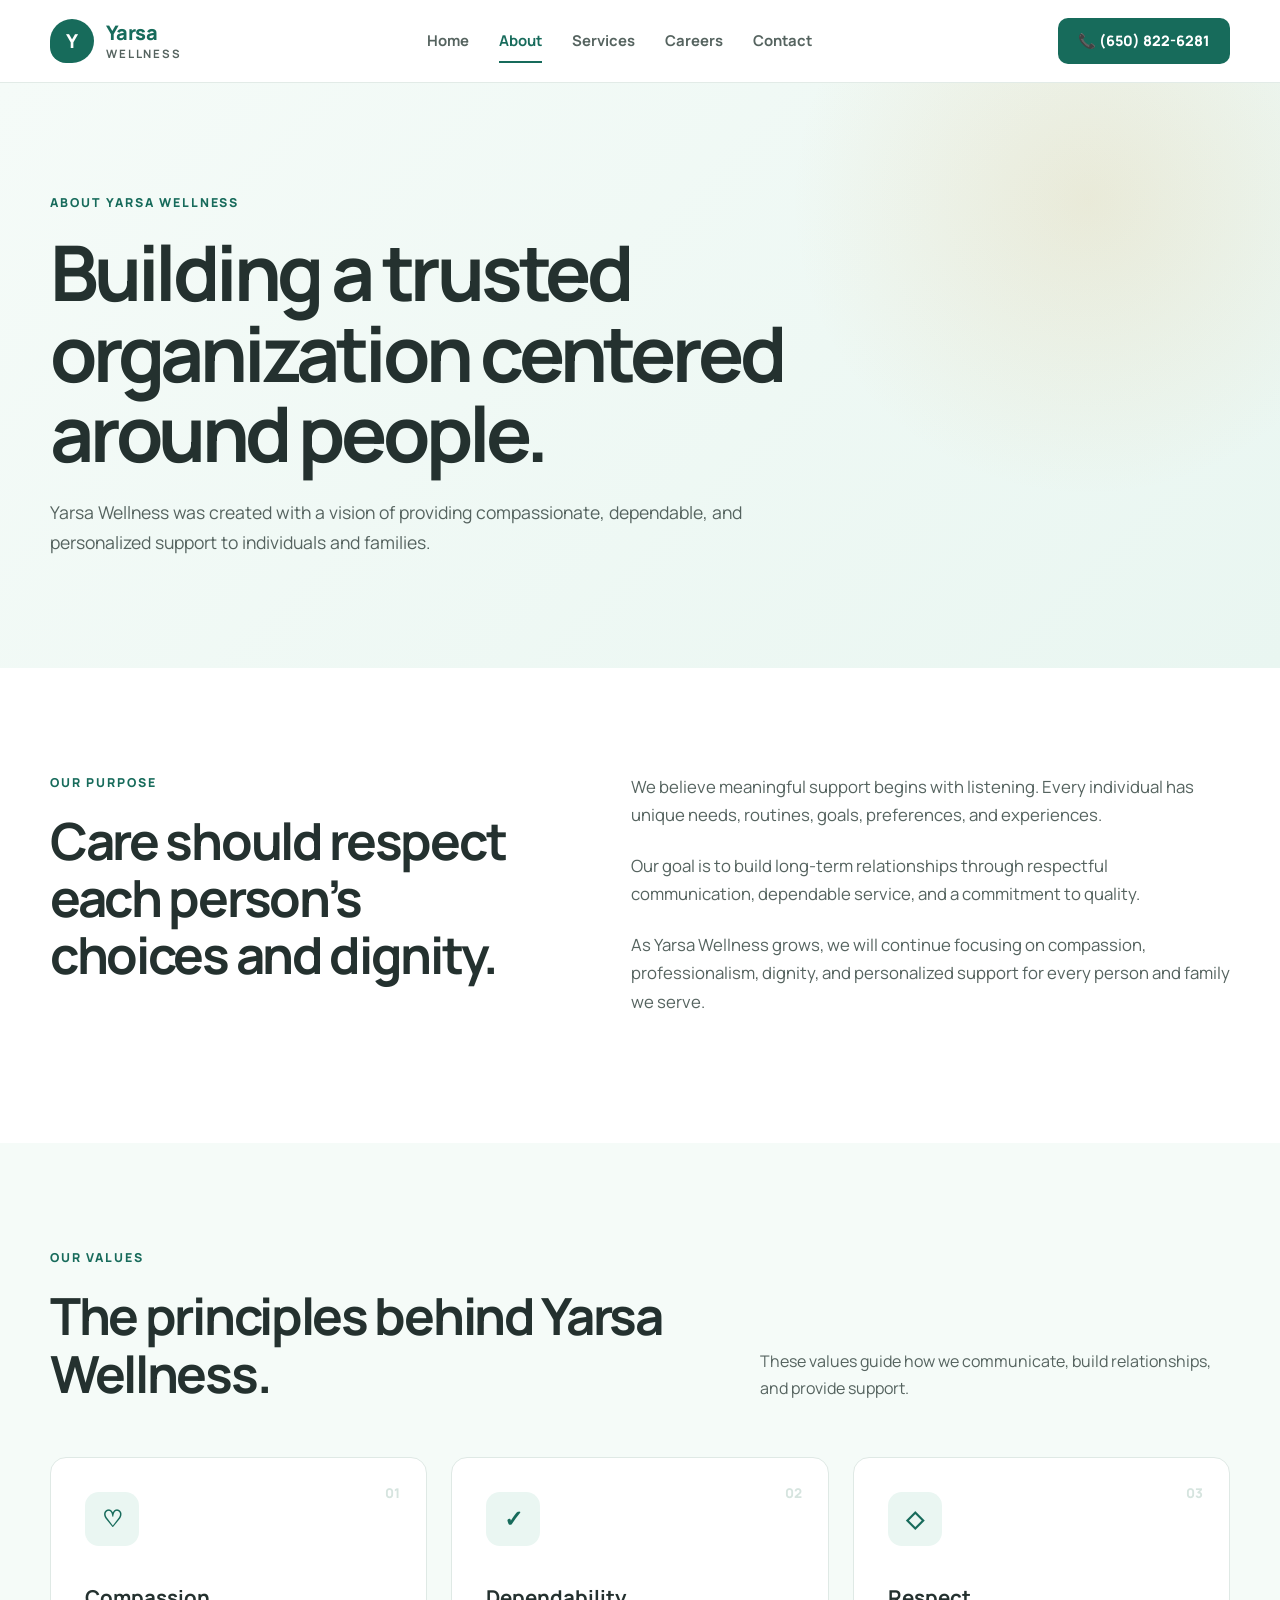
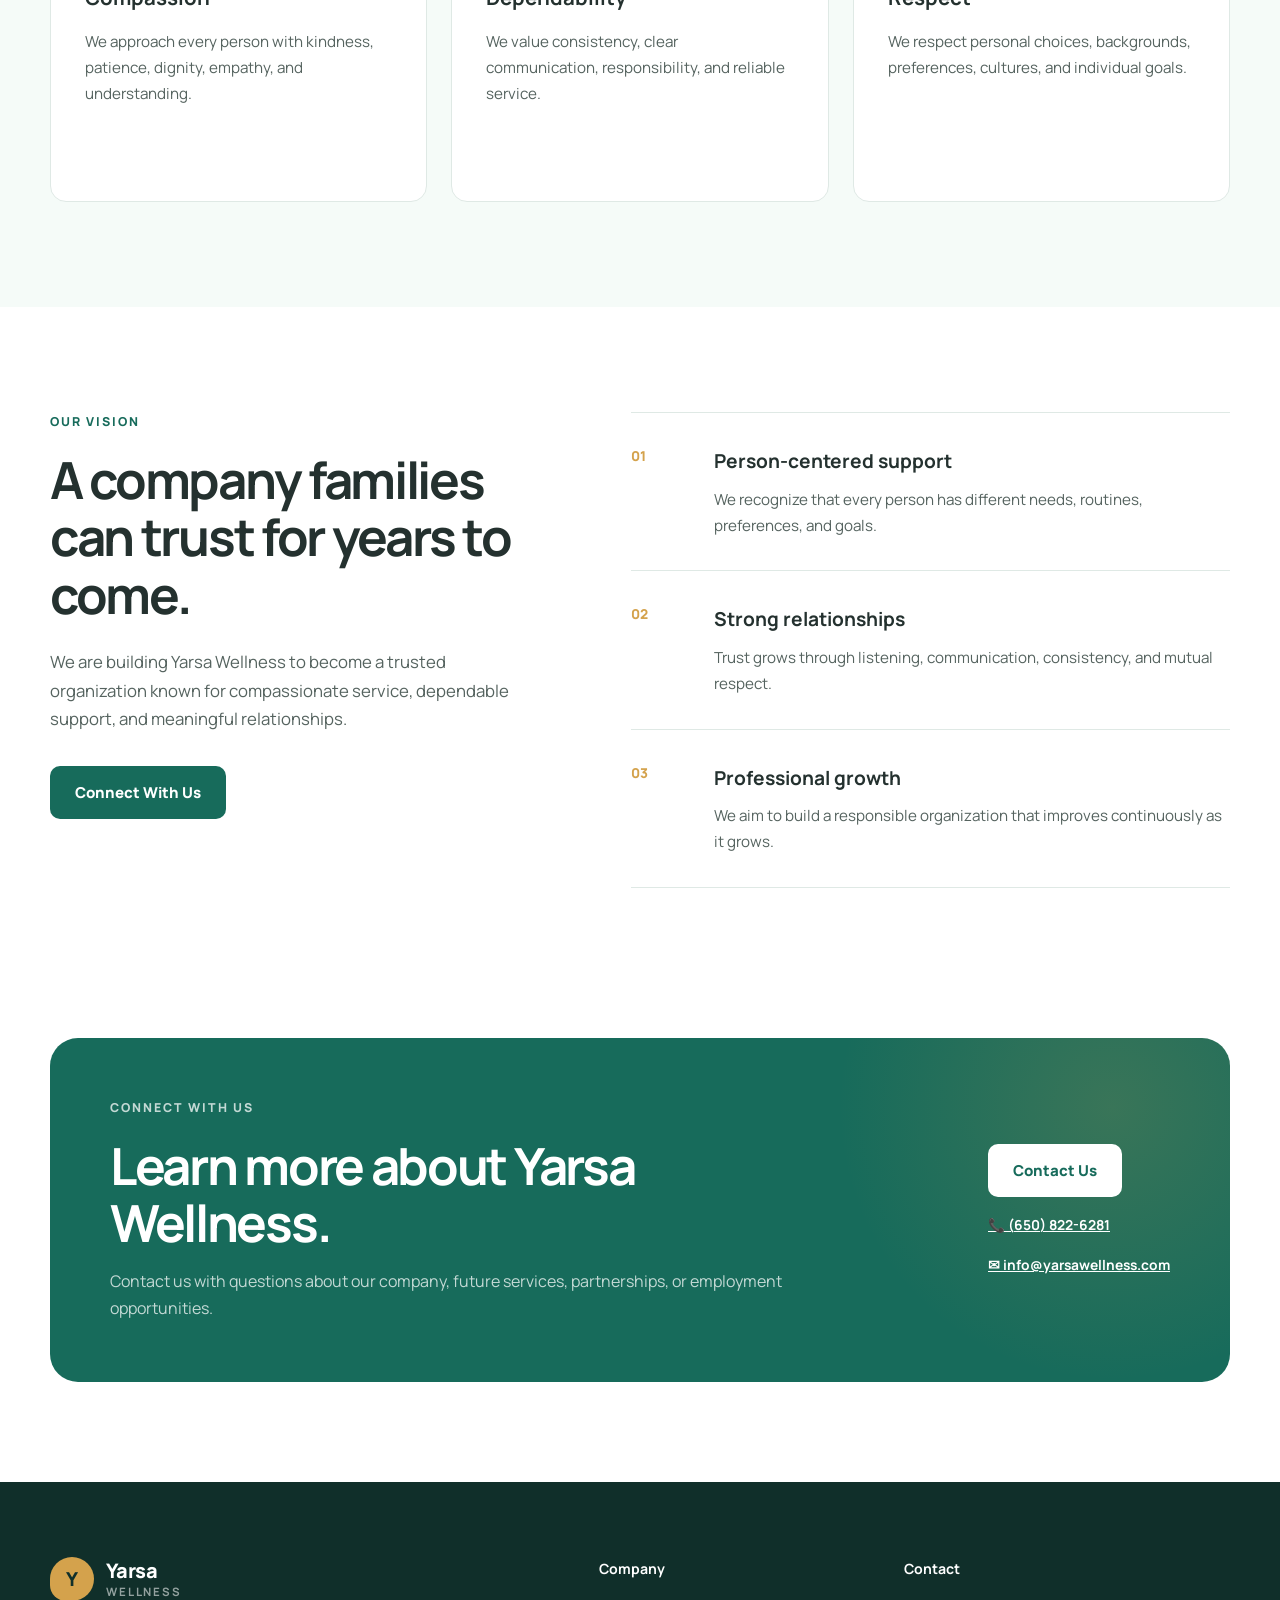
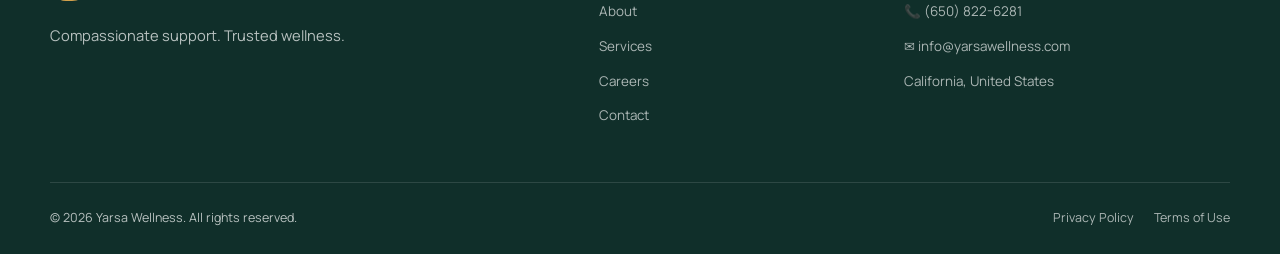
==== about.html @ e35a1618 "Add business phone number" ====
<!DOCTYPE html>
<html lang="en">
<head>
    <meta charset="UTF-8">

    <meta name="viewport" content="width=device-width, initial-scale=1.0">

    <meta
        name="description"
        content="Learn about Yarsa Wellness, our mission, values, and commitment to compassionate and dependable support."
    >

    <title>About Yarsa Wellness</title>

    <link rel="preconnect" href="https://fonts.googleapis.com">
    <link rel="preconnect" href="https://fonts.gstatic.com" crossorigin>

    <link
        href="https://fonts.googleapis.com/css2?family=Manrope:wght@400;500;600;700;800&display=swap"
        rel="stylesheet"
    >

    <link rel="stylesheet" href="css/style.css">
</head>

<body>

    <header class="site-header">
        <div class="container header-container">

            <a
                class="brand"
                href="index.html"
                aria-label="Yarsa Wellness home"
            >
                <span class="brand-icon">Y</span>

                <span class="brand-text">
                    <strong>Yarsa</strong>
                    <small>Wellness</small>
                </span>
            </a>

            <button
                class="menu-button"
                type="button"
                aria-label="Open navigation menu"
                aria-expanded="false"
                aria-controls="main-navigation"
            >
                <span></span>
                <span></span>
                <span></span>
            </button>

            <nav id="main-navigation" class="main-navigation">
                <a href="index.html">Home</a>
                <a class="active" href="about.html">About</a>
                <a href="services.html">Services</a>
                <a href="careers.html">Careers</a>
                <a href="contact.html">Contact</a>
            </nav>

            <a class="header-button" href="tel:+16508226281">
    📞 (650) 822-6281
</a>

        </div>
    </header>

    <main>

        <section class="page-hero">
            <div class="container">

                <p class="eyebrow">
                    About Yarsa Wellness
                </p>

                <h1>
                    Building a trusted organization centered around people.
                </h1>

                <p>
                    Yarsa Wellness was created with a vision of providing
                    compassionate, dependable, and personalized support to
                    individuals and families.
                </p>

            </div>
        </section>

        <section class="section">
            <div class="container about-grid">

                <div>
                    <p class="eyebrow">
                        Our Purpose
                    </p>

                    <h2 class="section-title">
                        Care should respect each person’s choices and dignity.
                    </h2>
                </div>

                <div>
                    <p class="section-text">
                        We believe meaningful support begins with listening.
                        Every individual has unique needs, routines, goals,
                        preferences, and experiences.
                    </p>

                    <p class="section-text">
                        Our goal is to build long-term relationships through
                        respectful communication, dependable service, and a
                        commitment to quality.
                    </p>

                    <p class="section-text">
                        As Yarsa Wellness grows, we will continue focusing on
                        compassion, professionalism, dignity, and personalized
                        support for every person and family we serve.
                    </p>
                </div>

            </div>
        </section>

        <section class="section section-soft">
            <div class="container">

                <div class="section-heading">
                    <div>
                        <p class="eyebrow">
                            Our Values
                        </p>

                        <h2 class="section-title">
                            The principles behind Yarsa Wellness.
                        </h2>
                    </div>

                    <p class="section-introduction">
                        These values guide how we communicate, build
                        relationships, and provide support.
                    </p>
                </div>

                <div class="service-grid">

                    <article class="service-card">
                        <span class="service-number">01</span>

                        <div class="service-icon">♡</div>

                        <h3>Compassion</h3>

                        <p>
                            We approach every person with kindness, patience,
                            dignity, empathy, and understanding.
                        </p>
                    </article>

                    <article class="service-card">
                        <span class="service-number">02</span>

                        <div class="service-icon">✓</div>

                        <h3>Dependability</h3>

                        <p>
                            We value consistency, clear communication,
                            responsibility, and reliable service.
                        </p>
                    </article>

                    <article class="service-card">
                        <span class="service-number">03</span>

                        <div class="service-icon">◇</div>

                        <h3>Respect</h3>

                        <p>
                            We respect personal choices, backgrounds,
                            preferences, cultures, and individual goals.
                        </p>
                    </article>

                </div>

            </div>
        </section>

        <section class="section">
            <div class="container why-grid">

                <div class="why-content">
                    <p class="eyebrow">
                        Our Vision
                    </p>

                    <h2 class="section-title">
                        A company families can trust for years to come.
                    </h2>

                    <p class="section-text">
                        We are building Yarsa Wellness to become a trusted
                        organization known for compassionate service,
                        dependable support, and meaningful relationships.
                    </p>

                    <a class="button button-primary" href="contact.html">
                        Connect With Us
                    </a>
                </div>

                <div class="value-list">

                    <article class="value-item">
                        <span>01</span>

                        <div>
                            <h3>Person-centered support</h3>

                            <p>
                                We recognize that every person has different
                                needs, routines, preferences, and goals.
                            </p>
                        </div>
                    </article>

                    <article class="value-item">
                        <span>02</span>

                        <div>
                            <h3>Strong relationships</h3>

                            <p>
                                Trust grows through listening, communication,
                                consistency, and mutual respect.
                            </p>
                        </div>
                    </article>

                    <article class="value-item">
                        <span>03</span>

                        <div>
                            <h3>Professional growth</h3>

                            <p>
                                We aim to build a responsible organization that
                                improves continuously as it grows.
                            </p>
                        </div>
                    </article>

                </div>

            </div>
        </section>

        <section class="contact-section">
            <div class="container contact-box">

                <div>
                    <p class="eyebrow eyebrow-light">
                        Connect With Us
                    </p>

                    <h2>
                        Learn more about Yarsa Wellness.
                    </h2>

                    <p>
                        Contact us with questions about our company, future
                        services, partnerships, or employment opportunities.
                    </p>
                </div>

                <div class="contact-actions">
                    <a class="button button-light" href="contact.html">
                        Contact Us
                    </a>

                    <a
    class="contact-email"
    href="tel:+16508226281"
>
    📞 (650) 822-6281
</a>

<a
    class="contact-email"
    href="mailto:info@yarsawellness.com"
>
    ✉ info@yarsawellness.com
</a>
                </div>

            </div>
        </section>

    </main>

    <footer class="site-footer">
        <div class="container footer-grid">

            <div>
                <a
                    class="brand brand-footer"
                    href="index.html"
                    aria-label="Yarsa Wellness home"
                >
                    <span class="brand-icon">Y</span>

                    <span class="brand-text">
                        <strong>Yarsa</strong>
                        <small>Wellness</small>
                    </span>
                </a>

                <p class="footer-description">
                    Compassionate support. Trusted wellness.
                </p>
            </div>

            <div class="footer-links">
                <strong>Company</strong>

                <a href="about.html">About</a>
                <a href="services.html">Services</a>
                <a href="careers.html">Careers</a>
                <a href="contact.html">Contact</a>
            </div>

           

            <div class="footer-links">
    <strong>Contact</strong>

    <a href="tel:+16508226281">
        📞 (650) 822-6281
    </a>

    <a href="mailto:info@yarsawellness.com">
        ✉ info@yarsawellness.com
    </a>

    <span>California, United States</span>
</div>

        </div>

        <div class="container footer-bottom">
            <p>
                © 2026 Yarsa Wellness. All rights reserved.
            </p>

            <div>
                <a href="#">Privacy Policy</a>
                <a href="#">Terms of Use</a>
            </div>
        </div>
    </footer>

    <script src="js/script.js"></script>

</body>
</html>
---- css/style.css ----
:root {
    --primary: #176b5b;
    --primary-dark: #0e4f43;
    --primary-soft: #eaf6f2;
    --primary-lighter: #f5fbf8;
    --accent: #d4a24c;
    --text-dark: #24312f;
    --text-medium: #55635f;
    --text-light: #74817d;
    --white: #ffffff;
    --border: #dfe9e5;
    --footer: #102f2a;
    --shadow: 0 20px 50px rgba(23, 107, 91, 0.1);
    --radius-small: 10px;
    --radius-medium: 16px;
    --radius-large: 28px;
    --container: 1180px;
}

* {
    margin: 0;
    padding: 0;
    box-sizing: border-box;
}

html {
    scroll-behavior: smooth;
    scroll-padding-top: 100px;
}

body {
    font-family: "Manrope", sans-serif;
    color: var(--text-dark);
    background: var(--white);
    line-height: 1.7;
}

body.menu-open {
    overflow: hidden;
}

a {
    color: inherit;
}

button,
a {
    -webkit-tap-highlight-color: transparent;
}

button {
    font: inherit;
}

.container {
    width: min(100% - 40px, var(--container));
    margin-inline: auto;
}

.site-header {
    position: sticky;
    top: 0;
    z-index: 1000;
    background: rgba(255, 255, 255, 0.94);
    border-bottom: 1px solid rgba(223, 233, 229, 0.9);
    backdrop-filter: blur(16px);
}

.header-container {
    min-height: 82px;
    display: flex;
    align-items: center;
    justify-content: space-between;
    gap: 32px;
}

.brand {
    display: inline-flex;
    align-items: center;
    gap: 12px;
    color: var(--text-dark);
    text-decoration: none;
}

.brand-icon {
    width: 44px;
    height: 44px;
    display: grid;
    place-items: center;
    flex-shrink: 0;
    color: var(--white);
    background: var(--primary);
    border-radius: 50% 50% 50% 16px;
    font-size: 1.2rem;
    font-weight: 800;
}

.brand-text {
    display: flex;
    flex-direction: column;
    line-height: 1;
}

.brand-text strong {
    color: var(--primary);
    font-size: 1.25rem;
    font-weight: 800;
    letter-spacing: -0.03em;
}

.brand-text small {
    margin-top: 5px;
    color: var(--text-medium);
    font-size: 0.72rem;
    font-weight: 700;
    letter-spacing: 0.16em;
    text-transform: uppercase;
}

.main-navigation {
    display: flex;
    align-items: center;
    gap: 30px;
}

.main-navigation a {
    position: relative;
    color: var(--text-medium);
    text-decoration: none;
    font-size: 0.93rem;
    font-weight: 700;
    transition: color 0.2s ease;
}

.main-navigation a::after {
    position: absolute;
    right: 0;
    bottom: -9px;
    left: 0;
    height: 2px;
    content: "";
    background: var(--primary);
    transform: scaleX(0);
    transform-origin: center;
    transition: transform 0.2s ease;
}

.main-navigation a:hover,
.main-navigation a.active {
    color: var(--primary);
}

.main-navigation a:hover::after,
.main-navigation a.active::after {
    transform: scaleX(1);
}

.header-button {
    padding: 11px 20px;
    color: var(--white);
    background: var(--primary);
    border-radius: var(--radius-small);
    text-decoration: none;
    font-size: 0.9rem;
    font-weight: 800;
    transition:
        background 0.2s ease,
        transform 0.2s ease;
}

.header-button:hover {
    background: var(--primary-dark);
    transform: translateY(-2px);
}

.menu-button {
    width: 46px;
    height: 46px;
    display: none;
    padding: 10px;
    background: transparent;
    border: 1px solid var(--border);
    border-radius: 10px;
    cursor: pointer;
}

.menu-button span {
    width: 100%;
    height: 2px;
    display: block;
    margin: 5px 0;
    background: var(--text-dark);
    border-radius: 99px;
    transition:
        transform 0.2s ease,
        opacity 0.2s ease;
}

.hero {
    position: relative;
    overflow: hidden;
    padding: 105px 0;
    background:
        radial-gradient(
            circle at 85% 20%,
            rgba(212, 162, 76, 0.16),
            transparent 25%
        ),
        linear-gradient(135deg, #f5fbf8 0%, #e9f6f1 100%);
}

.hero::before {
    position: absolute;
    top: -120px;
    right: -100px;
    width: 360px;
    height: 360px;
    content: "";
    border: 1px solid rgba(23, 107, 91, 0.12);
    border-radius: 50%;
}

.hero::after {
    position: absolute;
    right: 130px;
    bottom: -180px;
    width: 440px;
    height: 440px;
    content: "";
    border: 1px solid rgba(23, 107, 91, 0.1);
    border-radius: 50%;
}

.hero-grid {
    position: relative;
    z-index: 1;
    display: grid;
    grid-template-columns: 1.15fr 0.85fr;
    align-items: center;
    gap: 80px;
}

.eyebrow {
    margin-bottom: 18px;
    color: var(--primary);
    font-size: 0.77rem;
    font-weight: 800;
    letter-spacing: 0.16em;
    text-transform: uppercase;
}

.hero h1 {
    max-width: 760px;
    margin-bottom: 26px;
    font-size: clamp(3rem, 6vw, 5.2rem);
    line-height: 1.04;
    letter-spacing: -0.055em;
}

.hero h1 span {
    display: block;
    color: var(--primary);
}

.hero-description {
    max-width: 660px;
    margin-bottom: 34px;
    color: var(--text-medium);
    font-size: 1.12rem;
}

.hero-buttons {
    display: flex;
    align-items: center;
    gap: 14px;
    margin-bottom: 55px;
    flex-wrap: wrap;
}

.button {
    min-height: 50px;
    display: inline-flex;
    align-items: center;
    justify-content: center;
    padding: 13px 24px;
    border: 1px solid transparent;
    border-radius: var(--radius-small);
    text-decoration: none;
    font-size: 0.94rem;
    font-weight: 800;
    transition:
        background 0.2s ease,
        color 0.2s ease,
        border-color 0.2s ease,
        transform 0.2s ease;
}

.button:hover {
    transform: translateY(-2px);
}

.button-primary {
    color: var(--white);
    background: var(--primary);
}

.button-primary:hover {
    background: var(--primary-dark);
}

.button-secondary {
    color: var(--primary);
    background: var(--white);
    border-color: var(--primary);
}

.button-secondary:hover {
    color: var(--white);
    background: var(--primary);
}

.hero-trust {
    display: grid;
    grid-template-columns: repeat(3, 1fr);
    gap: 25px;
}

.hero-trust div {
    padding-left: 16px;
    border-left: 2px solid rgba(23, 107, 91, 0.25);
}

.hero-trust strong {
    display: block;
    margin-bottom: 5px;
    color: var(--text-dark);
    font-size: 0.9rem;
}

.hero-trust span {
    display: block;
    color: var(--text-light);
    font-size: 0.76rem;
    line-height: 1.5;
}

.hero-visual {
    position: relative;
    min-height: 500px;
    display: grid;
    place-items: center;
}

.hero-card-main {
    width: min(100%, 440px);
    padding: 48px;
    color: var(--white);
    background:
        linear-gradient(
            145deg,
            rgba(255, 255, 255, 0.08),
            rgba(255, 255, 255, 0)
        ),
        var(--primary);
    border-radius: var(--radius-large);
    box-shadow: 0 35px 70px rgba(15, 79, 67, 0.25);
}

.card-label {
    display: inline-block;
    margin-bottom: 28px;
    padding: 7px 12px;
    color: var(--primary-dark);
    background: var(--accent);
    border-radius: 999px;
    font-size: 0.7rem;
    font-weight: 800;
    letter-spacing: 0.12em;
    text-transform: uppercase;
}

.hero-card-main h2 {
    margin-bottom: 18px;
    font-size: 2.25rem;
    line-height: 1.12;
    letter-spacing: -0.04em;
}

.hero-card-main p {
    margin-bottom: 30px;
    color: rgba(255, 255, 255, 0.78);
}

.care-list {
    display: grid;
    gap: 13px;
}

.care-list span {
    font-size: 0.9rem;
    font-weight: 700;
}

.floating-card {
    position: absolute;
    display: flex;
    align-items: center;
    gap: 13px;
    padding: 17px 20px;
    background: var(--white);
    border: 1px solid rgba(223, 233, 229, 0.9);
    border-radius: 14px;
    box-shadow: var(--shadow);
}

.floating-card-top {
    top: 20px;
    right: -20px;
}

.floating-card-bottom {
    bottom: 20px;
    left: -30px;
}

.floating-icon {
    width: 42px;
    height: 42px;
    display: grid;
    place-items: center;
    flex-shrink: 0;
    color: var(--primary);
    background: var(--primary-soft);
    border-radius: 50%;
    font-size: 1.2rem;
    font-weight: 800;
}

.floating-card strong,
.floating-card small {
    display: block;
}

.floating-card strong {
    margin-bottom: 3px;
    font-size: 0.86rem;
}

.floating-card small {
    color: var(--text-light);
    font-size: 0.71rem;
}

.section {
    padding: 105px 0;
}

.section-soft {
    background: var(--primary-lighter);
}

.about-grid,
.why-grid {
    display: grid;
    grid-template-columns: 0.9fr 1.1fr;
    gap: 90px;
}

.section-title {
    max-width: 680px;
    font-size: clamp(2.25rem, 4vw, 3.5rem);
    line-height: 1.12;
    letter-spacing: -0.045em;
}

.section-text {
    margin-bottom: 22px;
    color: var(--text-medium);
    font-size: 1.05rem;
}

.text-link {
    display: inline-block;
    margin-top: 8px;
    color: var(--primary);
    text-decoration: none;
    font-weight: 800;
}

.text-link:hover {
    text-decoration: underline;
}

.section-heading {
    display: flex;
    align-items: end;
    justify-content: space-between;
    gap: 50px;
    margin-bottom: 55px;
}

.section-introduction {
    max-width: 470px;
    color: var(--text-medium);
}

.service-grid {
    display: grid;
    grid-template-columns: repeat(3, 1fr);
    gap: 24px;
}

.service-card {
    position: relative;
    min-height: 345px;
    display: flex;
    flex-direction: column;
    padding: 34px;
    overflow: hidden;
    background: var(--white);
    border: 1px solid var(--border);
    border-radius: var(--radius-medium);
    transition:
        transform 0.25s ease,
        box-shadow 0.25s ease,
        border-color 0.25s ease;
}

.service-card:hover {
    border-color: rgba(23, 107, 91, 0.4);
    box-shadow: var(--shadow);
    transform: translateY(-7px);
}

.service-number {
    position: absolute;
    top: 24px;
    right: 26px;
    color: #d6e4df;
    font-size: 0.84rem;
    font-weight: 800;
}

.service-icon {
    width: 54px;
    height: 54px;
    display: grid;
    place-items: center;
    margin-bottom: 34px;
    color: var(--primary);
    background: var(--primary-soft);
    border-radius: 14px;
    font-size: 1.45rem;
    font-weight: 800;
}

.service-card h3 {
    margin-bottom: 14px;
    font-size: 1.28rem;
}

.service-card p {
    margin-bottom: 28px;
    color: var(--text-medium);
    font-size: 0.95rem;
}

.service-card a {
    margin-top: auto;
    color: var(--primary);
    text-decoration: none;
    font-size: 0.88rem;
    font-weight: 800;
}

.why-grid {
    align-items: start;
}

.why-content {
    position: sticky;
    top: 130px;
}

.why-content .section-text {
    margin: 25px 0 32px;
}

.value-list {
    border-top: 1px solid var(--border);
}

.value-item {
    display: grid;
    grid-template-columns: 55px 1fr;
    gap: 28px;
    padding: 32px 0;
    border-bottom: 1px solid var(--border);
}

.value-item > span {
    color: var(--accent);
    font-size: 0.85rem;
    font-weight: 800;
}

.value-item h3 {
    margin-bottom: 9px;
    font-size: 1.2rem;
}

.value-item p {
    color: var(--text-medium);
    font-size: 0.95rem;
}

.contact-section {
    padding: 45px 0 100px;
}

.contact-box {
    display: grid;
    grid-template-columns: 1fr auto;
    align-items: center;
    gap: 50px;
    padding: 60px;
    color: var(--white);
    background:
        radial-gradient(
            circle at 90% 20%,
            rgba(212, 162, 76, 0.18),
            transparent 25%
        ),
        var(--primary);
    border-radius: var(--radius-large);
}

.eyebrow-light {
    color: #d7eee7;
}

.contact-box h2 {
    max-width: 700px;
    margin-bottom: 16px;
    font-size: clamp(2.2rem, 4vw, 3.4rem);
    line-height: 1.12;
    letter-spacing: -0.045em;
}

.contact-box p {
    max-width: 700px;
    color: rgba(255, 255, 255, 0.74);
}

.contact-actions {
    display: flex;
    flex-direction: column;
    align-items: flex-start;
    gap: 16px;
}

.button-light {
    color: var(--primary);
    background: var(--white);
}

.button-light:hover {
    background: var(--primary-soft);
}

.contact-email {
    color: var(--white);
    font-size: 0.86rem;
    font-weight: 700;
}

.site-footer {
    padding: 75px 0 25px;
    color: rgba(255, 255, 255, 0.7);
    background: var(--footer);
}

.footer-grid {
    display: grid;
    grid-template-columns: 1.5fr 0.75fr 1fr;
    gap: 60px;
    padding-bottom: 55px;
}

.brand-footer .brand-icon {
    color: var(--footer);
    background: var(--accent);
}

.brand-footer .brand-text strong {
    color: var(--white);
}

.brand-footer .brand-text small {
    color: rgba(255, 255, 255, 0.55);
}

.footer-description {
    margin-top: 22px;
    font-size: 0.92rem;
}

.footer-links {
    display: flex;
    flex-direction: column;
    align-items: flex-start;
    gap: 12px;
}

.footer-links strong {
    margin-bottom: 7px;
    color: var(--white);
    font-size: 0.88rem;
}

.footer-links a,
.footer-links span {
    color: rgba(255, 255, 255, 0.65);
    text-decoration: none;
    font-size: 0.84rem;
}

.footer-links a:hover {
    color: var(--white);
}

.footer-bottom {
    display: flex;
    justify-content: space-between;
    gap: 30px;
    padding-top: 24px;
    border-top: 1px solid rgba(255, 255, 255, 0.12);
    font-size: 0.78rem;
}

.footer-bottom div {
    display: flex;
    gap: 20px;
}

.footer-bottom a {
    color: rgba(255, 255, 255, 0.65);
    text-decoration: none;
}

.footer-bottom a:hover {
    color: var(--white);
}

@media (max-width: 1000px) {
    .header-button {
        display: none;
    }

    .hero-grid {
        grid-template-columns: 1fr;
        gap: 55px;
    }

    .hero-content {
        max-width: 790px;
    }

    .hero-visual {
        min-height: 460px;
    }

    .about-grid,
    .why-grid {
        grid-template-columns: 1fr;
        gap: 45px;
    }

    .why-content {
        position: static;
    }

    .service-grid {
        grid-template-columns: 1fr 1fr;
    }

    .contact-box {
        grid-template-columns: 1fr;
    }
}

@media (max-width: 760px) {
    .container {
        width: min(100% - 30px, var(--container));
    }

    .header-container {
        min-height: 72px;
    }

    .menu-button {
        display: block;
    }

    .menu-button.active span:nth-child(1) {
        transform: translateY(7px) rotate(45deg);
    }

    .menu-button.active span:nth-child(2) {
        opacity: 0;
    }

    .menu-button.active span:nth-child(3) {
        transform: translateY(-7px) rotate(-45deg);
    }

    .main-navigation {
        position: fixed;
        top: 72px;
        right: 0;
        left: 0;
        display: none;
        flex-direction: column;
        align-items: flex-start;
        gap: 0;
        padding: 20px 15px 30px;
        background: var(--white);
        border-bottom: 1px solid var(--border);
        box-shadow: 0 20px 30px rgba(20, 47, 42, 0.08);
    }

    .main-navigation.open {
        display: flex;
    }

    .main-navigation a {
        width: 100%;
        padding: 14px 10px;
    }

    .main-navigation a::after {
        display: none;
    }

    .hero {
        padding: 78px 0;
    }

    .hero h1 {
        font-size: clamp(2.7rem, 13vw, 4.2rem);
    }

    .hero-description {
        font-size: 1rem;
    }

    .hero-trust {
        grid-template-columns: 1fr;
    }

    .hero-visual {
        min-height: 470px;
    }

    .hero-card-main {
        padding: 35px 28px;
    }

    .floating-card-top {
        top: 0;
        right: -5px;
    }

    .floating-card-bottom {
        bottom: 0;
        left: -5px;
    }

    .floating-card {
        max-width: 225px;
        padding: 14px;
    }

    .section {
        padding: 78px 0;
    }

    .section-heading {
        align-items: flex-start;
        flex-direction: column;
        margin-bottom: 38px;
    }

    .service-grid {
        grid-template-columns: 1fr;
    }

    .contact-section {
        padding: 20px 0 75px;
    }

    .contact-box {
        padding: 42px 26px;
    }

    .footer-grid {
        grid-template-columns: 1fr;
        gap: 38px;
    }

    .footer-bottom {
        flex-direction: column;
    }
}

@media (max-width: 480px) {
    .brand-text small {
        display: none;
    }

    .hero-buttons {
        align-items: stretch;
        flex-direction: column;
    }

    .button {
        width: 100%;
    }

    .hero-visual {
        min-height: 500px;
    }

    .floating-card {
        max-width: 190px;
    }

    .floating-card small {
        display: none;
    }
}
.page-hero {
    padding: 110px 0;
    background:
        radial-gradient(
            circle at 85% 20%,
            rgba(212, 162, 76, 0.16),
            transparent 25%
        ),
        linear-gradient(135deg, #f5fbf8 0%, #e9f6f1 100%);
}

.page-hero h1 {
    max-width: 900px;
    margin-bottom: 24px;
    font-size: clamp(3rem, 6vw, 5rem);
    line-height: 1.05;
    letter-spacing: -0.055em;
}

.page-hero p:last-child {
    max-width: 720px;
    color: var(--text-medium);
    font-size: 1.1rem;
}
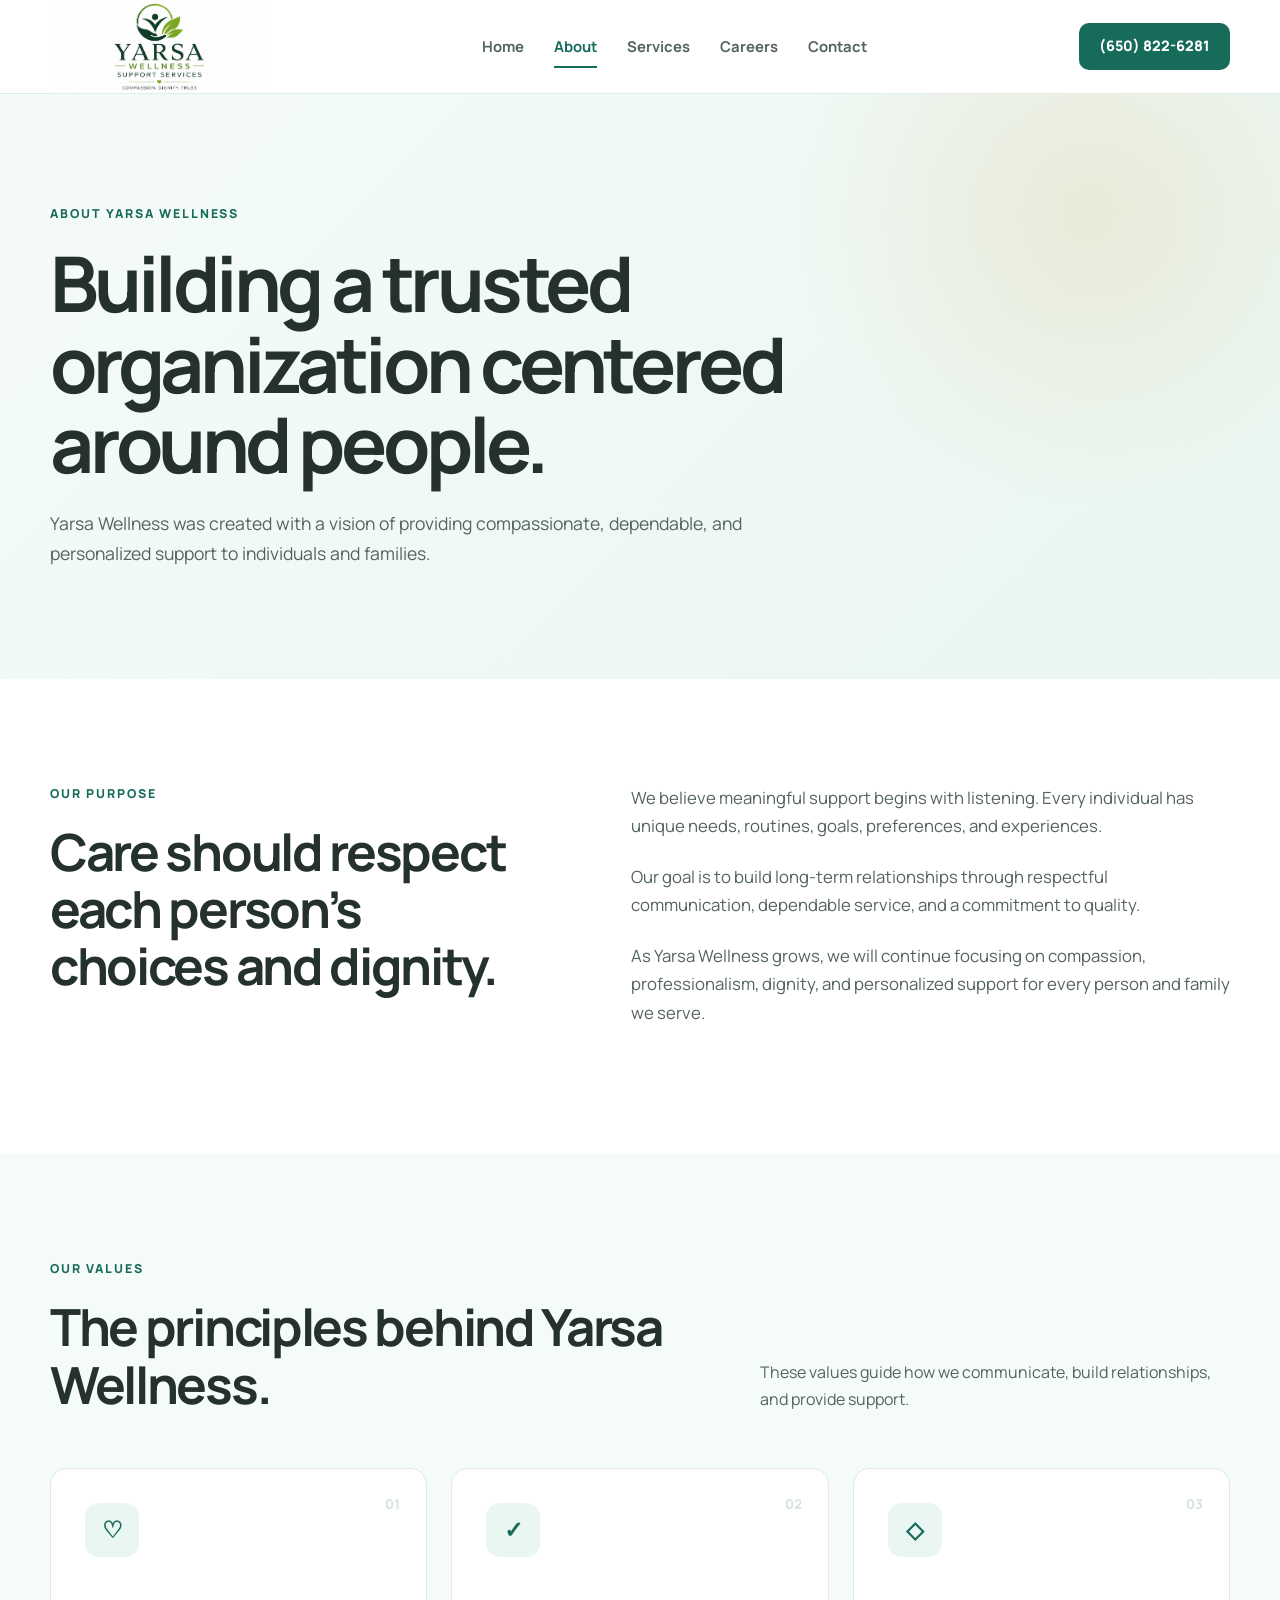
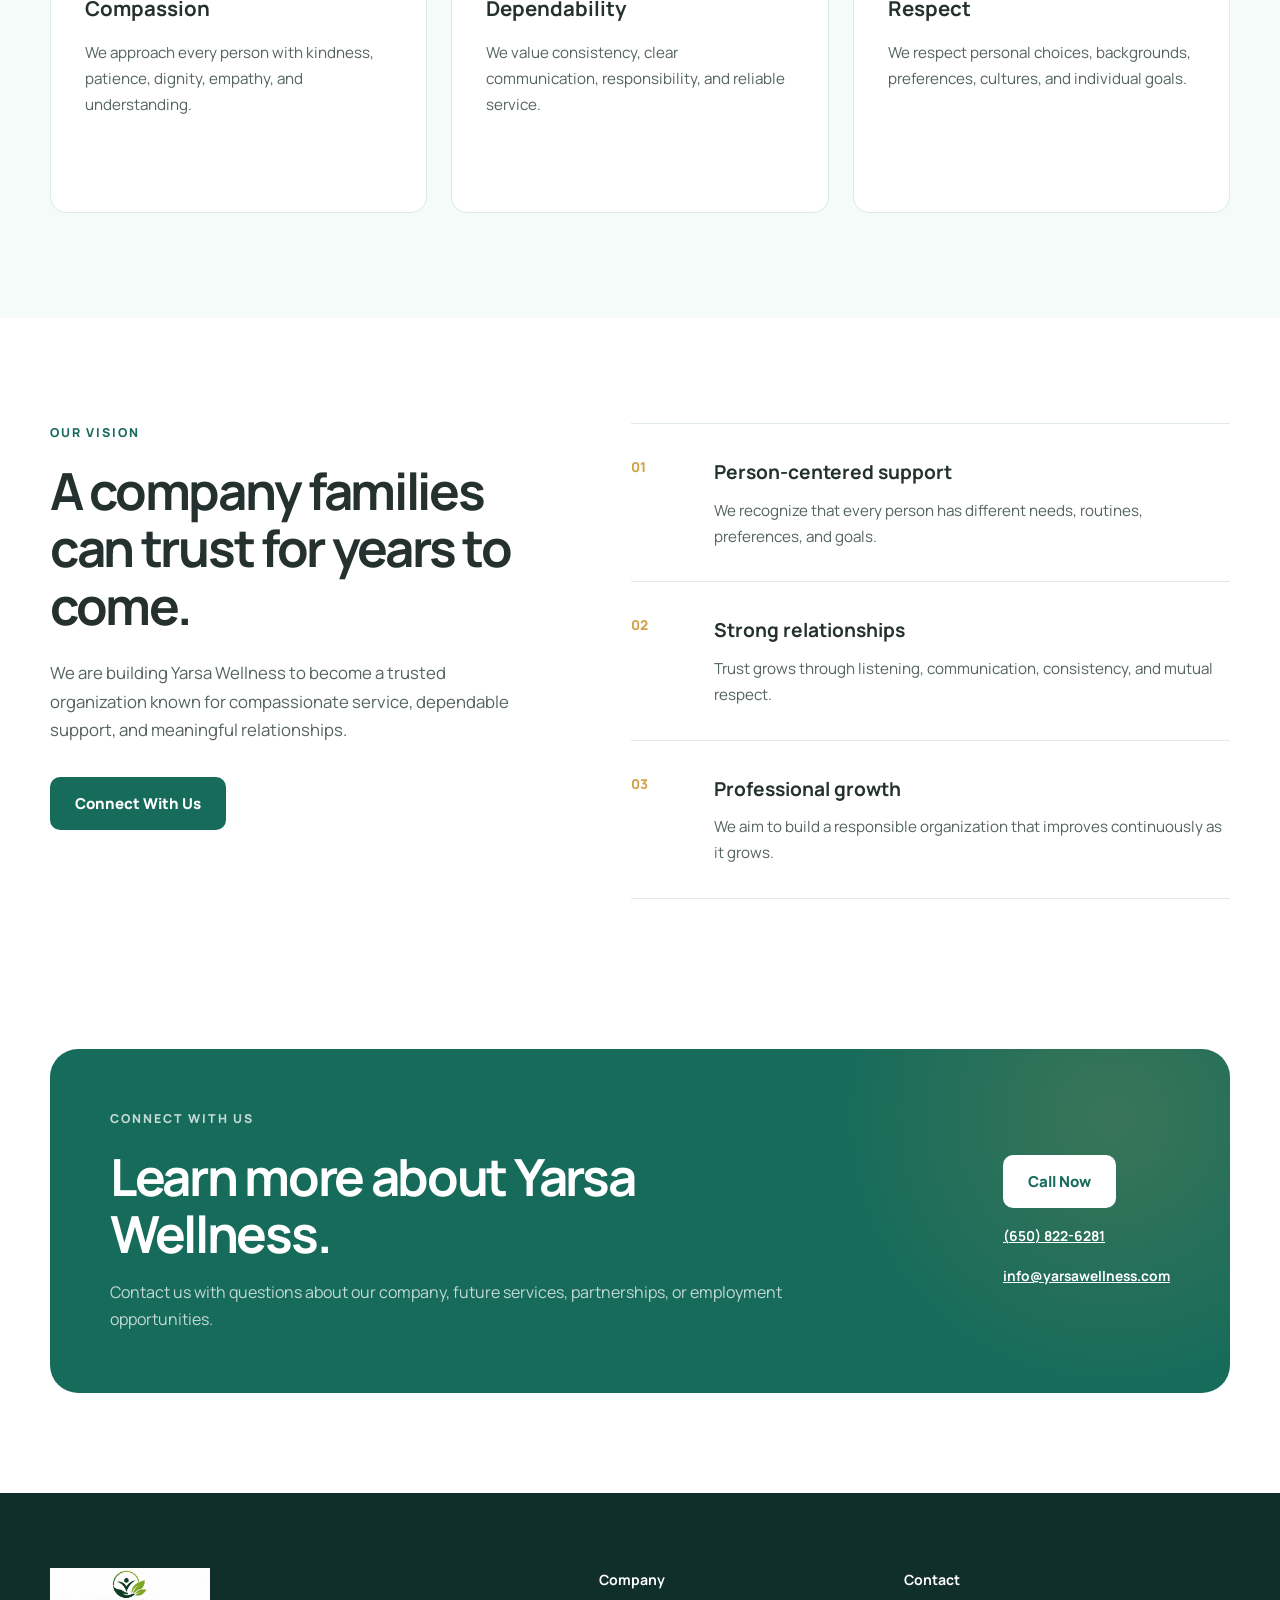
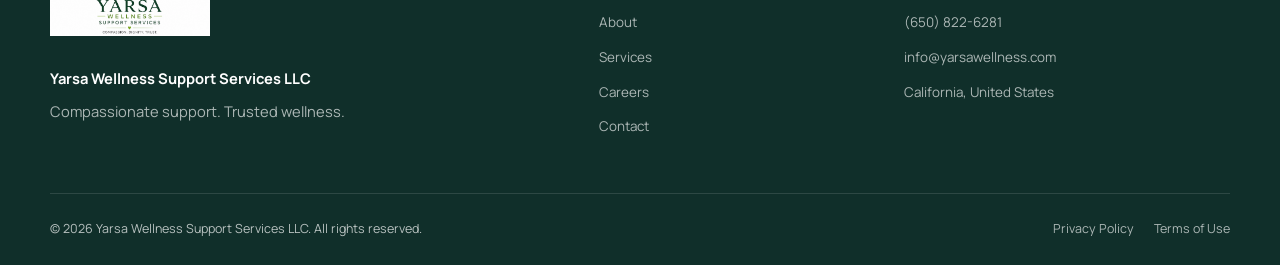
==== commit bb7cf9b3: "Add About page, update branding, and add company logo" ====
--- a/about.html
+++ b/about.html
@@ -28,18 +28,19 @@
     <header class="site-header">
         <div class="container header-container">
 
-            <a
-                class="brand"
-                href="index.html"
-                aria-label="Yarsa Wellness home"
-            >
-                <span class="brand-icon">Y</span>
-
-                <span class="brand-text">
-                    <strong>Yarsa</strong>
-                    <small>Wellness</small>
-                </span>
-            </a>
+              <a
+    class="brand"
+    href="index.html"
+    aria-label="Yarsa Wellness home"
+>
+
+    <img
+        src="images/logo.png"
+        alt="Yarsa Wellness"
+        class="logo"
+    >
+
+</a>
 
             <button
                 class="menu-button"
@@ -62,7 +63,7 @@
             </nav>
 
             <a class="header-button" href="tel:+16508226281">
-    📞 (650) 822-6281
+    (650) 822-6281
 </a>
 
         </div>
@@ -280,22 +281,25 @@
                 </div>
 
                 <div class="contact-actions">
-                    <a class="button button-light" href="contact.html">
-                        Contact Us
-                    </a>
+                    <a
+    class="button button-light"
+    href="tel:+16508226281"
+>
+    Call Now
+</a>
 
                     <a
     class="contact-email"
     href="tel:+16508226281"
 >
-    📞 (650) 822-6281
+     (650) 822-6281
 </a>
 
 <a
     class="contact-email"
     href="mailto:info@yarsawellness.com"
 >
-    ✉ info@yarsawellness.com
+     info@yarsawellness.com
 </a>
                 </div>
 
@@ -309,21 +313,25 @@
 
             <div>
                 <a
-                    class="brand brand-footer"
-                    href="index.html"
-                    aria-label="Yarsa Wellness home"
-                >
-                    <span class="brand-icon">Y</span>
-
-                    <span class="brand-text">
-                        <strong>Yarsa</strong>
-                        <small>Wellness</small>
-                    </span>
-                </a>
-
-                <p class="footer-description">
-                    Compassionate support. Trusted wellness.
-                </p>
+    class="brand brand-footer"
+    href="index.html"
+>
+
+    <img
+        src="images/logo.png"
+        alt="Yarsa Wellness"
+        class="footer-logo"
+    >
+
+</a>
+
+              <p class="footer-legal-name">
+        Yarsa Wellness Support Services LLC
+        </p>
+
+        <p class="footer-description">
+    Compassionate support. Trusted wellness.
+        </p>
             </div>
 
             <div class="footer-links">
@@ -341,11 +349,11 @@
     <strong>Contact</strong>
 
     <a href="tel:+16508226281">
-        📞 (650) 822-6281
+         (650) 822-6281
     </a>
 
     <a href="mailto:info@yarsawellness.com">
-        ✉ info@yarsawellness.com
+         info@yarsawellness.com
     </a>
 
     <span>California, United States</span>
@@ -354,13 +362,14 @@
         </div>
 
         <div class="container footer-bottom">
-            <p>
-                © 2026 Yarsa Wellness. All rights reserved.
-            </p>
+           <p>
+    © 2026 Yarsa Wellness Support Services LLC.
+    All rights reserved.
+</p>
 
             <div>
-                <a href="#">Privacy Policy</a>
-                <a href="#">Terms of Use</a>
+                <a href="privacy.html">Privacy Policy</a>
+<a href="terms.html">Terms of Use</a>
             </div>
         </div>
     </footer>
--- a/css/style.css
+++ b/css/style.css
@@ -66,8 +66,9 @@
     backdrop-filter: blur(16px);
 }
 
+
 .header-container {
-    min-height: 82px;
+    min-height: 88px;
     display: flex;
     align-items: center;
     justify-content: space-between;
@@ -108,14 +109,32 @@
     letter-spacing: -0.03em;
 }
 
+
 .brand-text small {
-    margin-top: 5px;
+    margin-top: 4px;
     color: var(--text-medium);
-    font-size: 0.72rem;
+    font-size: 0.65rem;
     font-weight: 700;
-    letter-spacing: 0.16em;
+    letter-spacing: 0.08em;
     text-transform: uppercase;
 }
+
+
+.logo{
+    width:220px;
+    height:auto;
+    display:block;
+    object-fit:contain;
+}
+
+.footer-logo{
+    width:160px;
+    height:auto;
+    display:block;
+    object-fit:contain;
+}
+
+
 
 .main-navigation {
     display: flex;
@@ -751,6 +770,19 @@
 .footer-bottom a:hover {
     color: var(--white);
 }
+.footer-legal-name {
+    margin-top: 22px;
+    margin-bottom: 8px;
+    color: var(--white);
+    font-size: 0.92rem;
+    font-weight: 700;
+}
+
+.footer-description {
+    margin-top: 0;
+    color: rgba(255, 255, 255, 0.65);
+    font-size: 0.92rem;
+}
 
 @media (max-width: 1000px) {
     .header-button {
@@ -794,9 +826,13 @@
         width: min(100% - 30px, var(--container));
     }
 
-    .header-container {
-        min-height: 72px;
-    }
+    .header-container{
+    min-height:95px;
+    display:flex;
+    align-items:center;
+    justify-content:space-between;
+    gap:32px;
+}
 
     .menu-button {
         display: block;
@@ -962,4 +998,11 @@
     max-width: 720px;
     color: var(--text-medium);
     font-size: 1.1rem;
+}
+.footer-legal-name {
+    margin-top: 22px;
+    margin-bottom: 8px;
+    color: #ffffff;
+    font-size: 0.92rem;
+    font-weight: 700;
 }
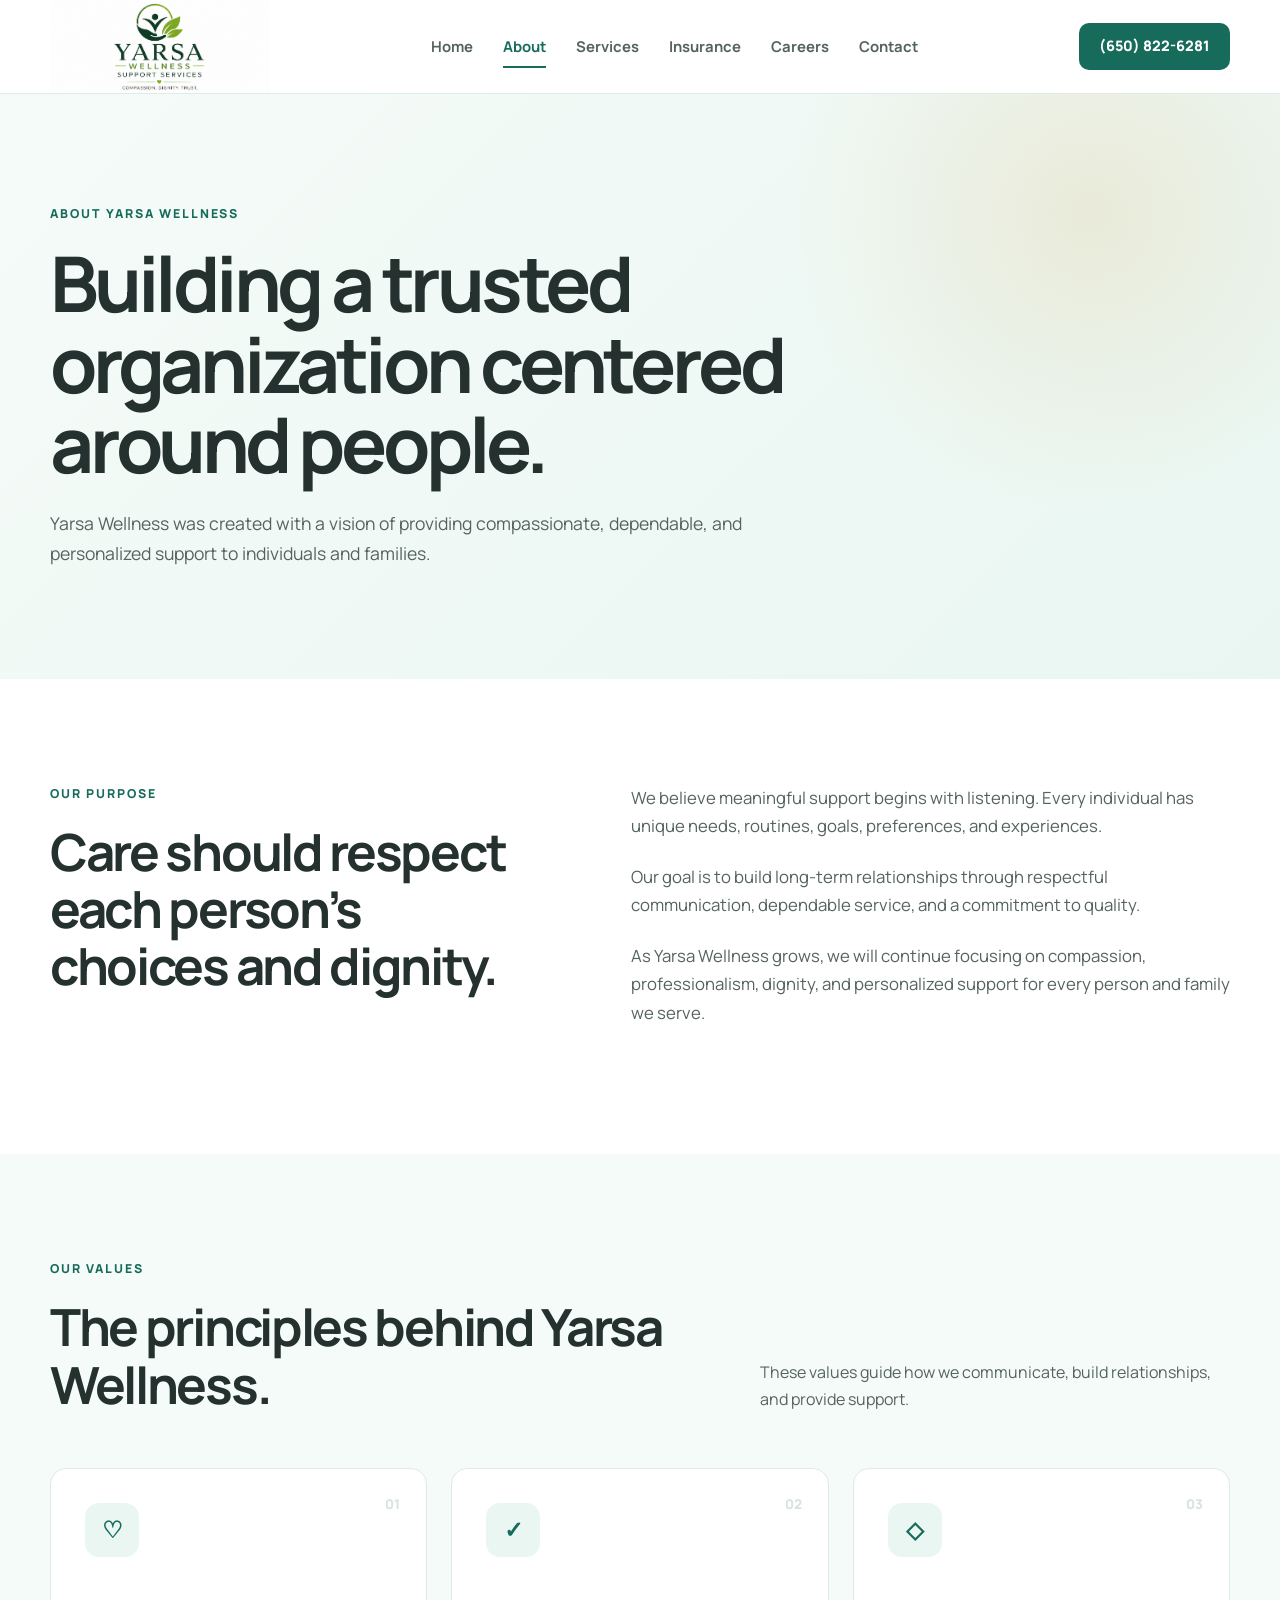
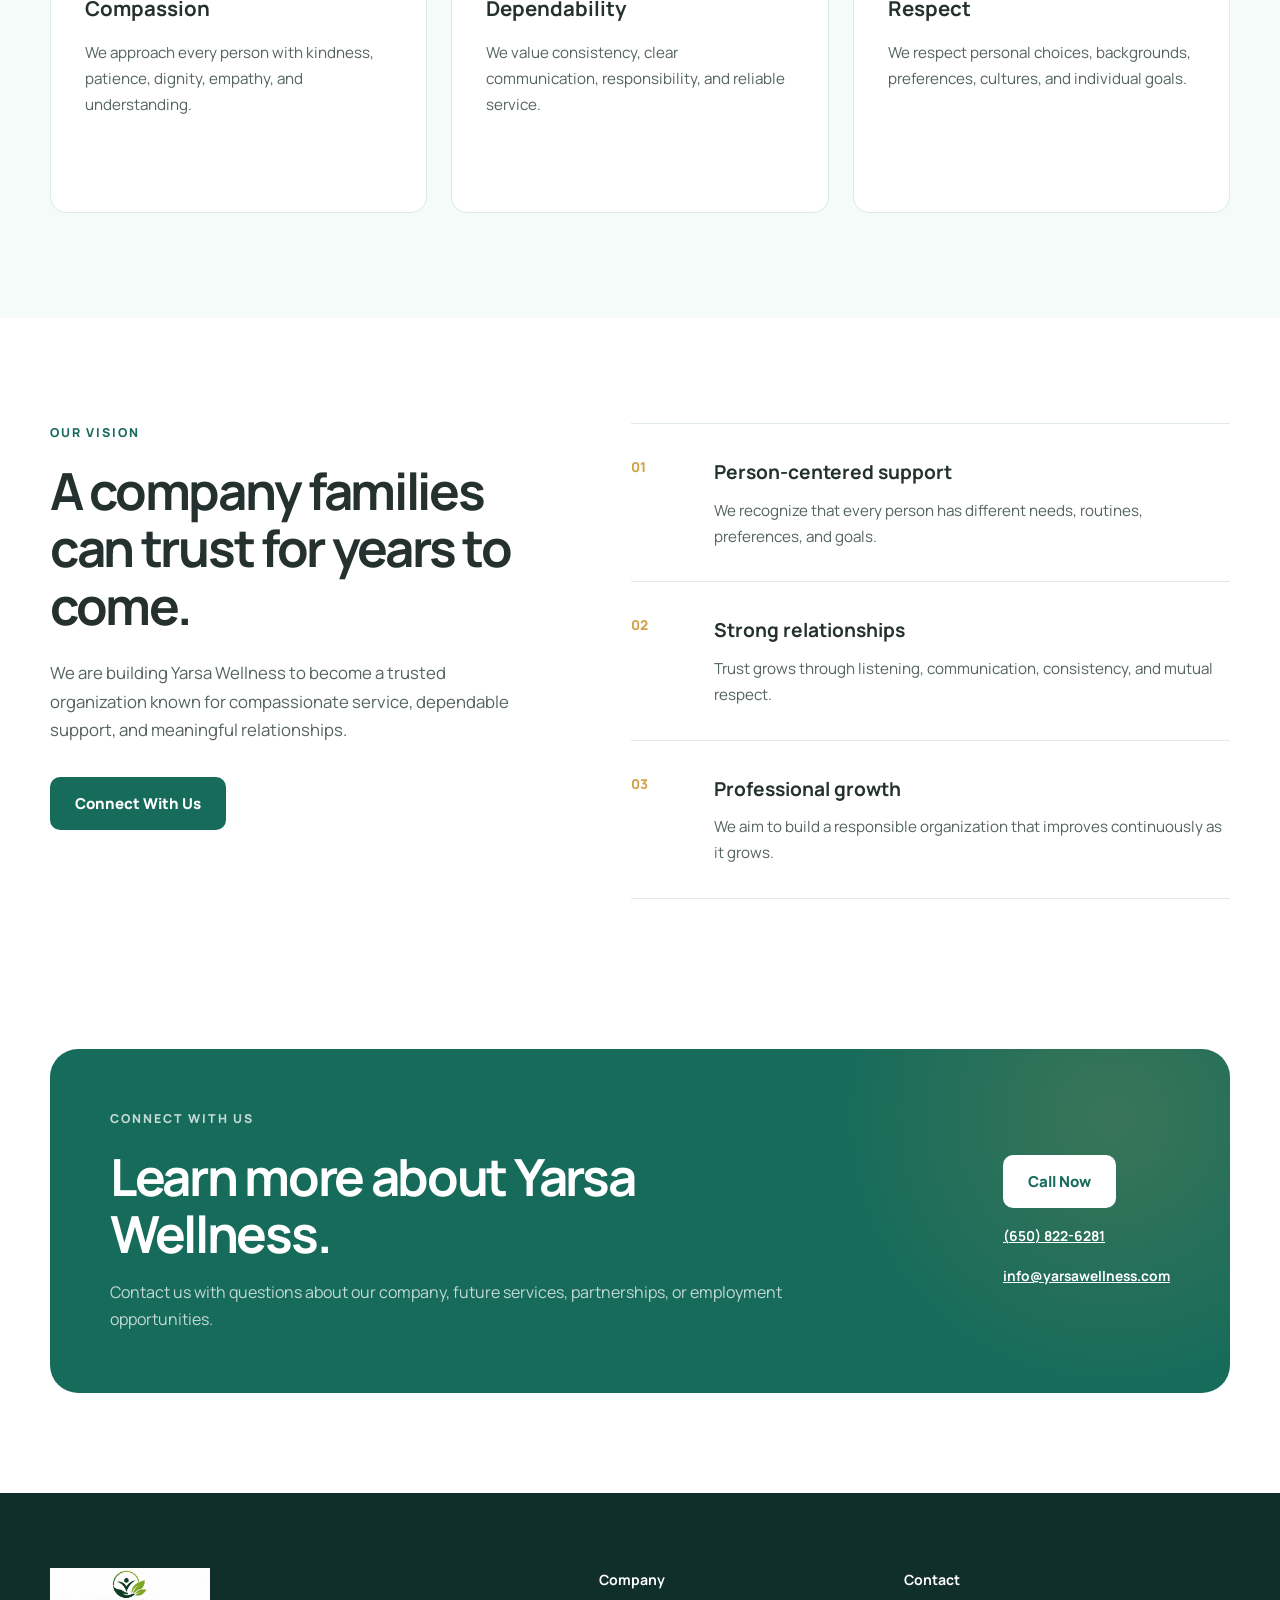
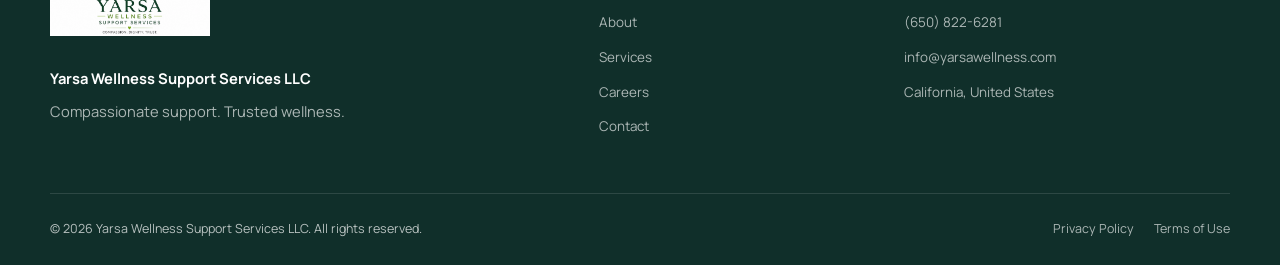
==== commit 3bec305c: "Add Insurance & Payment page and update website navigation" ====
--- a/about.html
+++ b/about.html
@@ -58,6 +58,7 @@
                 <a href="index.html">Home</a>
                 <a class="active" href="about.html">About</a>
                 <a href="services.html">Services</a>
+                <a href="insurance.html">Insurance</a>
                 <a href="careers.html">Careers</a>
                 <a href="contact.html">Contact</a>
             </nav>
